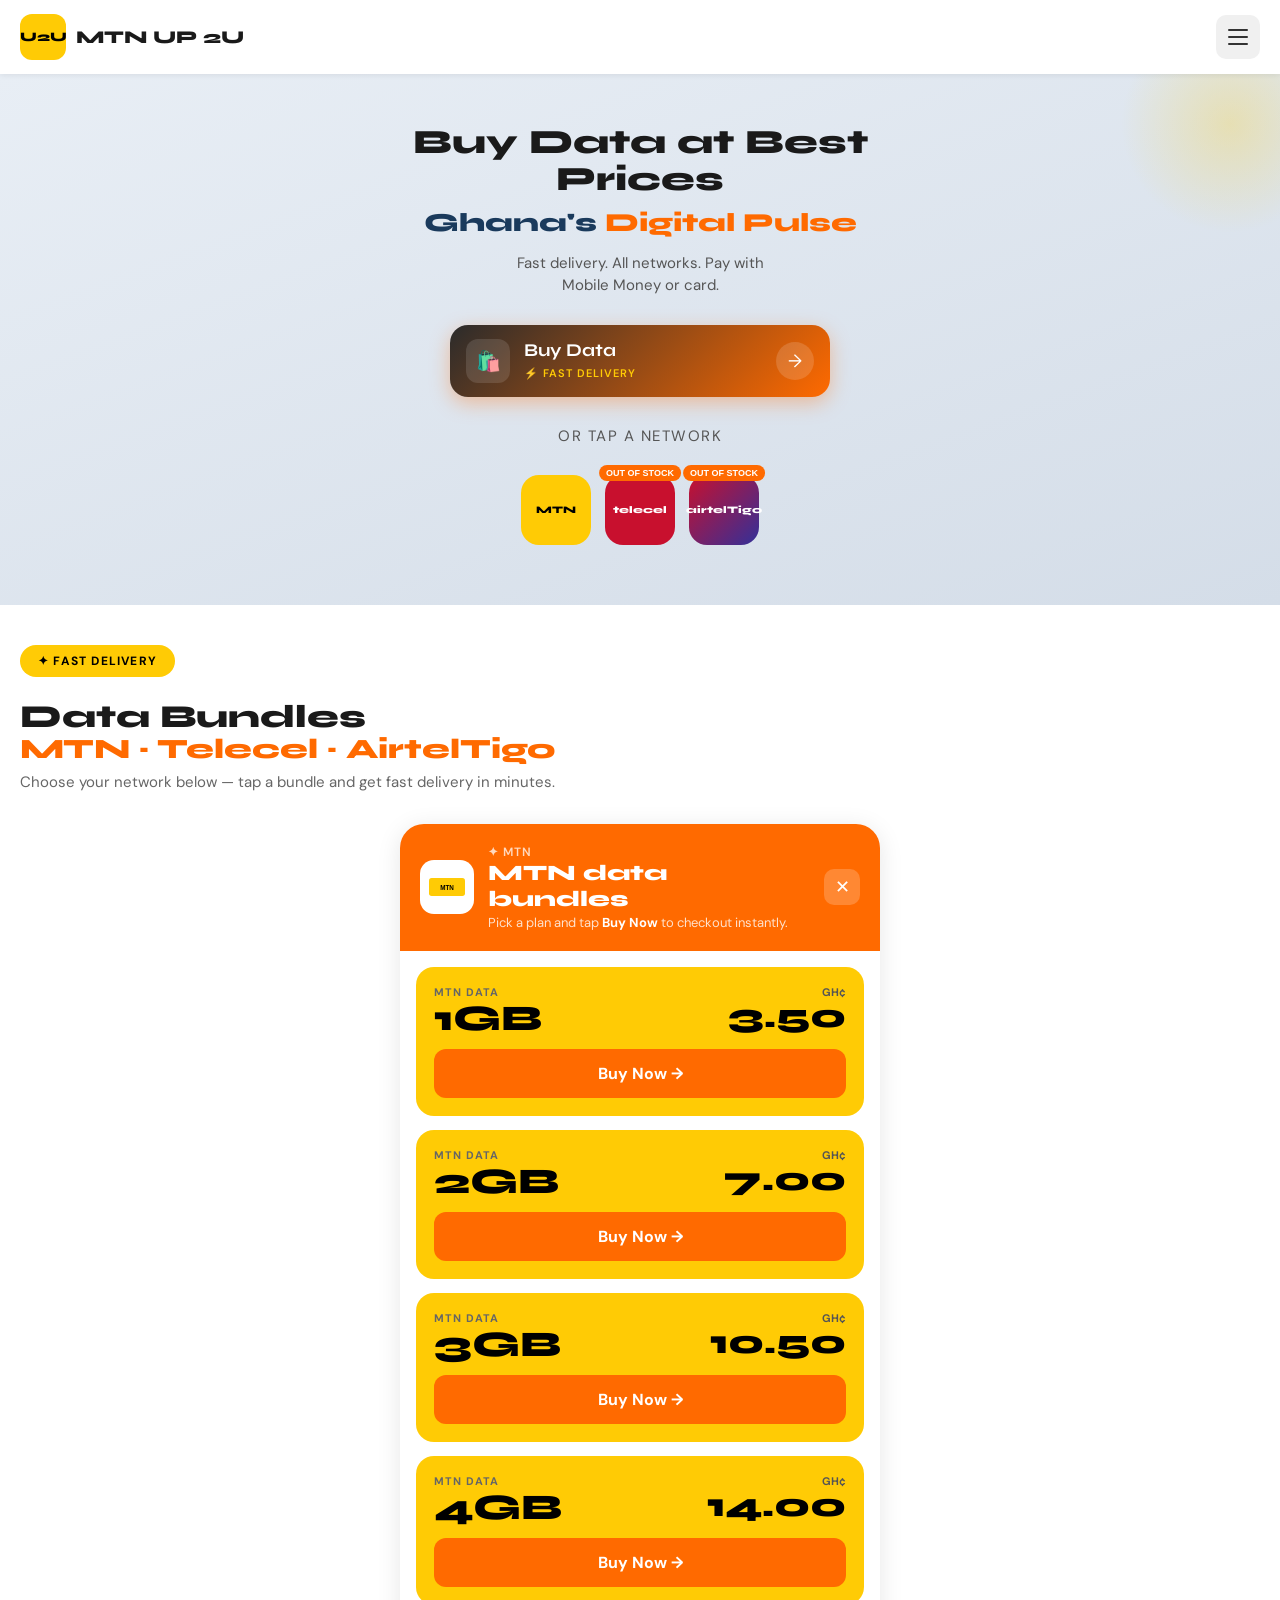
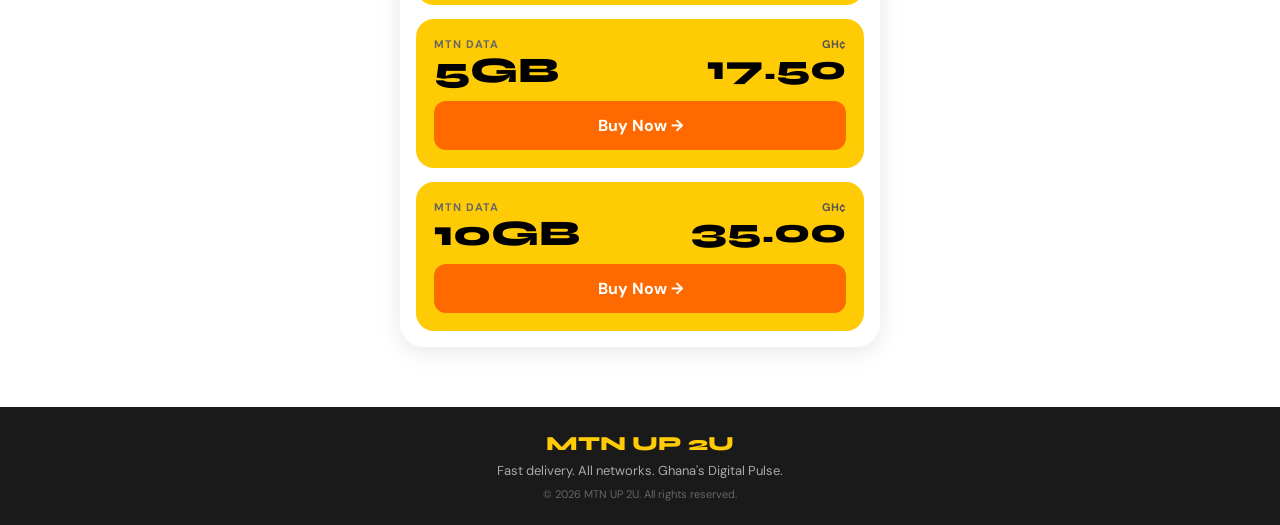
==== mtn-up2u.html @ 23f92ad1 "Add files via upload" ====
<!DOCTYPE html>
<html lang="en">
<head>
<meta charset="UTF-8">
<meta name="viewport" content="width=device-width, initial-scale=1.0">
<title>MTN UP 2U</title>
<link href="https://fonts.googleapis.com/css2?family=Syne:wght@700;800&family=DM+Sans:wght@400;500;600&display=swap" rel="stylesheet">
<script src="https://js.paystack.co/v1/inline.js"></script>
<style>
  :root { --yellow:#FFCB05; --orange:#FF6A00; --dark:#1A1A1A; --bg:#F5F5F5; }
  *{margin:0;padding:0;box-sizing:border-box}
  body{font-family:'DM Sans',sans-serif;background:var(--bg);color:var(--dark);overflow-x:hidden}
  nav{display:flex;align-items:center;justify-content:space-between;padding:14px 20px;background:#fff;box-shadow:0 1px 6px rgba(0,0,0,.08);position:sticky;top:0;z-index:100}
  .logo-wrap{display:flex;align-items:center;gap:10px}
  .logo-icon{width:46px;height:46px;background:var(--yellow);border-radius:12px;display:flex;align-items:center;justify-content:center;font-family:'Syne',sans-serif;font-weight:800;font-size:13px;color:#000}
  .logo-name{font-family:'Syne',sans-serif;font-weight:800;font-size:18px}
  .hamburger{width:44px;height:44px;background:#f0f0f0;border:none;border-radius:10px;display:flex;flex-direction:column;align-items:center;justify-content:center;gap:5px;cursor:pointer}
  .hamburger span{display:block;width:20px;height:2px;background:#333;border-radius:2px}
  .hero{background:linear-gradient(160deg,#e8eef5,#d4dde8);padding:50px 24px 60px;text-align:center;position:relative;overflow:hidden}
  .hero::before{content:'';position:absolute;top:-60px;right:-60px;width:220px;height:220px;background:radial-gradient(circle,rgba(255,203,5,.25),transparent 70%);border-radius:50%}
  .hero h1{font-family:'Syne',sans-serif;font-weight:800;font-size:34px;line-height:1.1;margin-bottom:8px}
  .tagline{font-family:'Syne',sans-serif;font-size:26px;font-weight:800;color:#1a3a5c}
  .tagline span{color:var(--orange)}
  .hero p{font-size:15px;color:#555;margin:14px 0 28px;line-height:1.5}
  .buy-btn{display:flex;align-items:center;justify-content:space-between;background:linear-gradient(135deg,#2b2b2b,var(--orange));border-radius:18px;padding:14px 16px;max-width:380px;margin:0 auto 28px;text-decoration:none;transition:transform .15s,box-shadow .15s;box-shadow:0 6px 20px rgba(255,106,0,.35)}
  .buy-btn:hover{transform:translateY(-2px);box-shadow:0 10px 28px rgba(255,106,0,.45)}
  .buy-btn-icon{width:44px;height:44px;background:rgba(255,255,255,.12);border-radius:12px;display:flex;align-items:center;justify-content:center;font-size:20px}
  .buy-btn-text{flex:1;padding:0 14px;text-align:left}
  .buy-btn-text strong{display:block;color:#fff;font-size:18px;font-family:'Syne',sans-serif}
  .buy-btn-text small{color:var(--yellow);font-size:11px;font-weight:600;letter-spacing:1px}
  .buy-btn-arrow{width:38px;height:38px;background:rgba(255,255,255,.15);border-radius:50%;display:flex;align-items:center;justify-content:center;color:#fff;font-size:18px}
  .or-tap{color:#999;font-size:12px;letter-spacing:1.5px;text-transform:uppercase;margin-bottom:16px}
  .networks{display:flex;justify-content:center;gap:14px}
  .net-btn{width:70px;height:70px;border-radius:18px;display:flex;align-items:center;justify-content:center;cursor:pointer;position:relative;border:none;transition:transform .15s}
  .net-btn:hover{transform:scale(1.06)}
  .net-mtn{background:var(--yellow)}
  .net-telecel{background:#C8102E}
  .net-airtel{background:linear-gradient(135deg,#C8102E,#333099)}
  .oos{position:absolute;top:-10px;left:50%;transform:translateX(-50%);background:var(--orange);color:#fff;font-size:9px;font-weight:700;padding:3px 7px;border-radius:20px;white-space:nowrap}
  .net-txt{font-family:'Syne',sans-serif;font-weight:800;font-size:10px;color:#fff;text-align:center}
  .net-mtn .net-txt{color:#000}
  .bundles{background:#fff;padding:40px 20px 60px}
  .fast-tag{display:inline-flex;align-items:center;gap:6px;background:var(--yellow);color:#000;font-size:12px;font-weight:700;letter-spacing:1.2px;padding:8px 18px;border-radius:30px;margin-bottom:22px}
  .bundles h2{font-family:'Syne',sans-serif;font-weight:800;font-size:32px;line-height:1.1;margin-bottom:6px}
  .bundles h2 .nets{color:var(--orange);display:block;font-size:28px}
  .bundles .sub{font-size:15px;color:#666;margin-bottom:30px;line-height:1.5}
  .bmodal{background:#fff;border-radius:24px;overflow:hidden;box-shadow:0 4px 24px rgba(0,0,0,.1);max-width:480px;margin:0 auto}
  .mhdr{background:var(--orange);padding:20px;display:flex;align-items:center;gap:14px}
  .micon{width:54px;height:54px;background:#fff;border-radius:14px;display:flex;align-items:center;justify-content:center}
  .micon svg{width:36px}
  .mhdr-txt{flex:1}
  .mhdr-txt .lbl{color:rgba(255,255,255,.75);font-size:12px;font-weight:600;letter-spacing:1px}
  .mhdr-txt h3{color:#fff;font-family:'Syne',sans-serif;font-size:22px;font-weight:800}
  .mhdr-txt p{color:rgba(255,255,255,.8);font-size:13px;margin-top:2px}
  .mhdr-txt p strong{color:#fff}
  .xbtn{width:36px;height:36px;background:rgba(255,255,255,.2);border:none;border-radius:10px;color:#fff;font-size:18px;cursor:pointer;display:flex;align-items:center;justify-content:center}
  .cards{padding:16px;display:flex;flex-direction:column;gap:14px}
  .card{background:var(--yellow);border-radius:18px;padding:18px;display:flex;flex-direction:column;gap:12px;transition:transform .15s}
  .card:hover{transform:scale(1.01)}
  .card-top{display:flex;justify-content:space-between;align-items:flex-start}
  .card-top .lbl{font-size:11px;font-weight:700;letter-spacing:1px;color:#666;text-transform:uppercase}
  .card-top .sz{font-family:'Syne',sans-serif;font-size:36px;font-weight:800;color:#000;line-height:1;margin-top:2px}
  .card-top .pw{text-align:right}
  .card-top .pw .cur{font-size:11px;font-weight:700;color:#555}
  .card-top .pw .amt{font-family:'Syne',sans-serif;font-size:34px;font-weight:800;color:#000;line-height:1}
  .bnbtn{display:flex;align-items:center;justify-content:center;gap:8px;background:var(--orange);color:#fff;border:none;border-radius:12px;padding:14px;font-size:16px;font-weight:700;cursor:pointer;width:100%;transition:background .15s;font-family:'DM Sans',sans-serif}
  .bnbtn:hover{background:#e05500}
  footer{background:var(--dark);color:#aaa;text-align:center;padding:24px 20px;font-size:13px}
  .flogo{font-family:'Syne',sans-serif;font-size:20px;font-weight:800;color:var(--yellow);margin-bottom:6px}

  /* OVERLAYS */
  .overlay{display:none;position:fixed;inset:0;background:rgba(0,0,0,.6);z-index:999;align-items:center;justify-content:center;padding:20px}
  .overlay.on{display:flex}
  .co-box{background:#fff;border-radius:24px;width:100%;max-width:400px;overflow:hidden;box-shadow:0 20px 60px rgba(0,0,0,.3);animation:up .25s ease}
  .co-hdr{background:var(--orange);padding:20px;display:flex;justify-content:space-between;align-items:flex-start}
  .co-hdr .lbl{color:rgba(255,255,255,.75);font-size:11px;letter-spacing:1px;font-weight:700;margin-bottom:4px}
  .co-hdr .ttl{color:#fff;font-family:'Syne',sans-serif;font-size:22px;font-weight:800}
  .co-hdr .prc{color:var(--yellow);font-size:15px;font-weight:700;margin-top:2px}
  .co-hdr button{background:rgba(255,255,255,.2);border:none;border-radius:10px;width:36px;height:36px;color:#fff;font-size:18px;cursor:pointer;flex-shrink:0}
  .co-body{padding:24px;display:flex;flex-direction:column;gap:14px}
  .fld label{font-size:13px;font-weight:600;color:#555;display:block;margin-bottom:6px}
  .fld input{width:100%;padding:13px 16px;border:1.5px solid #e0e0e0;border-radius:12px;font-size:15px;font-family:'DM Sans',sans-serif;outline:none;transition:border .2s}
  .fld input:focus{border-color:var(--orange)}
  .err{display:none;background:#fff0f0;color:#c0392b;border-radius:10px;padding:10px 14px;font-size:13px;font-weight:600}
  .pay-btn{background:var(--orange);color:#fff;border:none;border-radius:14px;padding:16px;font-size:16px;font-weight:700;font-family:'DM Sans',sans-serif;cursor:pointer;width:100%;transition:background .15s}
  .pay-btn:hover{background:#e05500}
  .sec-note{text-align:center;font-size:12px;color:#aaa}
  .ok-box{background:#fff;border-radius:24px;width:100%;max-width:360px;padding:36px 24px;text-align:center;box-shadow:0 20px 60px rgba(0,0,0,.3);animation:up .25s ease}
  .ok-icon{width:72px;height:72px;background:#e8f8e8;border-radius:50%;display:flex;align-items:center;justify-content:center;margin:0 auto 16px;font-size:32px}
  .ok-box h3{font-family:'Syne',sans-serif;font-size:22px;font-weight:800;margin-bottom:8px}
  .ok-box p{color:#555;font-size:14px;line-height:1.5;margin-bottom:24px}
  .ok-box button{background:var(--orange);color:#fff;border:none;border-radius:12px;padding:14px 32px;font-size:15px;font-weight:700;cursor:pointer;font-family:'DM Sans',sans-serif}
  @keyframes up{from{transform:translateY(40px);opacity:0}to{transform:translateY(0);opacity:1}}
</style>
</head>
<body>

<nav>
  <div class="logo-wrap">
    <div class="logo-icon">U2U</div>
    <span class="logo-name">MTN UP 2U</span>
  </div>
  <button class="hamburger"><span></span><span></span><span></span></button>
</nav>

<section class="hero">
  <h1>Buy Data at Best<br>Prices</h1>
  <div class="tagline">Ghana's <span>Digital Pulse</span></div>
  <p>Fast delivery. All networks. Pay with<br>Mobile Money or card.</p>
  <a href="#bundles" class="buy-btn">
    <div class="buy-btn-icon">🛍️</div>
    <div class="buy-btn-text"><strong>Buy Data</strong><small>⚡ FAST DELIVERY</small></div>
    <div class="buy-btn-arrow">→</div>
  </a>
  <p class="or-tap">Or tap a network</p>
  <div class="networks">
    <button class="net-btn net-mtn" onclick="scrollToBundles()"><div class="net-txt">MTN</div></button>
    <button class="net-btn net-telecel"><span class="oos">OUT OF STOCK</span><div class="net-txt">telecel</div></button>
    <button class="net-btn net-airtel"><span class="oos">OUT OF STOCK</span><div class="net-txt">airtelTigo</div></button>
  </div>
</section>

<section class="bundles" id="bundles">
  <div class="fast-tag">✦ FAST DELIVERY</div>
  <h2>Data Bundles<span class="nets">MTN · Telecel · AirtelTigo</span></h2>
  <p class="sub">Choose your network below — tap a bundle and get fast delivery in minutes.</p>
  <div class="bmodal">
    <div class="mhdr">
      <div class="micon">
        <svg viewBox="0 0 80 40" fill="none" xmlns="http://www.w3.org/2000/svg">
          <rect width="80" height="40" rx="6" fill="#FFCB05"/>
          <text x="50%" y="58%" dominant-baseline="middle" text-anchor="middle" font-family="Arial Black,sans-serif" font-size="14" font-weight="900" fill="#000">MTN</text>
        </svg>
      </div>
      <div class="mhdr-txt">
        <div class="lbl">✦ MTN</div>
        <h3>MTN data bundles</h3>
        <p>Pick a plan and tap <strong>Buy Now</strong> to checkout instantly.</p>
      </div>
      <button class="xbtn" id="closeBundlePanel">✕</button>
    </div>
    <div class="cards">
      <div class="card">
        <div class="card-top"><div><div class="lbl">MTN DATA</div><div class="sz">1GB</div></div><div class="pw"><div class="cur">GH¢</div><div class="amt">3.50</div></div></div>
        <button class="bnbtn" onclick="openCheckout('1GB MTN Data',3.50)">Buy Now →</button>
      </div>
      <div class="card">
        <div class="card-top"><div><div class="lbl">MTN DATA</div><div class="sz">2GB</div></div><div class="pw"><div class="cur">GH¢</div><div class="amt">7.00</div></div></div>
        <button class="bnbtn" onclick="openCheckout('2GB MTN Data',7.00)">Buy Now →</button>
      </div>
      <div class="card">
        <div class="card-top"><div><div class="lbl">MTN DATA</div><div class="sz">3GB</div></div><div class="pw"><div class="cur">GH¢</div><div class="amt">10.50</div></div></div>
        <button class="bnbtn" onclick="openCheckout('3GB MTN Data',10.50)">Buy Now →</button>
      </div>
      <div class="card">
        <div class="card-top"><div><div class="lbl">MTN DATA</div><div class="sz">4GB</div></div><div class="pw"><div class="cur">GH¢</div><div class="amt">14.00</div></div></div>
        <button class="bnbtn" onclick="openCheckout('4GB MTN Data',14.00)">Buy Now →</button>
      </div>
      <div class="card">
        <div class="card-top"><div><div class="lbl">MTN DATA</div><div class="sz">5GB</div></div><div class="pw"><div class="cur">GH¢</div><div class="amt">17.50</div></div></div>
        <button class="bnbtn" onclick="openCheckout('5GB MTN Data',17.50)">Buy Now →</button>
      </div>
      <div class="card">
        <div class="card-top"><div><div class="lbl">MTN DATA</div><div class="sz">10GB</div></div><div class="pw"><div class="cur">GH¢</div><div class="amt">35.00</div></div></div>
        <button class="bnbtn" onclick="openCheckout('10GB MTN Data',35.00)">Buy Now →</button>
      </div>
    </div>
  </div>
</section>

<footer>
  <div class="flogo">MTN UP 2U</div>
  <p>Fast delivery. All networks. Ghana's Digital Pulse.</p>
  <p style="margin-top:8px;font-size:11px;color:#666;">© 2026 MTN UP 2U. All rights reserved.</p>
</footer>

<!-- CHECKOUT MODAL -->
<div class="overlay" id="coOverlay">
  <div class="co-box">
    <div class="co-hdr">
      <div>
        <div class="lbl">CHECKOUT</div>
        <div class="ttl" id="coTitle"></div>
        <div class="prc" id="coPrice"></div>
      </div>
      <button onclick="closeCheckout()">✕</button>
    </div>
    <div class="co-body">
      <div class="fld"><label>Full Name</label><input type="text" id="cName" placeholder="e.g. Kofi Mensah"></div>
      <div class="fld"><label>Email Address</label><input type="email" id="cEmail" placeholder="e.g. kofi@email.com"></div>
      <div class="fld"><label>MTN Phone Number (data delivered here)</label><input type="tel" id="cPhone" placeholder="e.g. 0241234567"></div>
      <div class="err" id="errBox"></div>
      <button class="pay-btn" onclick="initiatePaystack()">🔒 Pay GH¢ <span id="payAmt"></span> with Paystack</button>
      <p class="sec-note">Secured by Paystack · MoMo & Card accepted</p>
    </div>
  </div>
</div>

<!-- SUCCESS MODAL -->
<div class="overlay" id="okOverlay">
  <div class="ok-box">
    <div class="ok-icon">✅</div>
    <h3>Payment Successful!</h3>
    <p id="okMsg"></p>
    <button onclick="closeSuccess()">Done</button>
  </div>
</div>

<script>
  const PK = 'pk_live_d093131f6a1823be2cf892e9378027de29ddc7b1';
  let bundle = null;

  function openCheckout(name, price) {
    bundle = {name, price};
    document.getElementById('coTitle').textContent = name;
    document.getElementById('coPrice').textContent = 'GH\u00a2 ' + price.toFixed(2);
    document.getElementById('payAmt').textContent = price.toFixed(2);
    document.getElementById('cName').value = '';
    document.getElementById('cEmail').value = '';
    document.getElementById('cPhone').value = '';
    document.getElementById('errBox').style.display = 'none';
    document.getElementById('coOverlay').classList.add('on');
  }

  function closeCheckout() { document.getElementById('coOverlay').classList.remove('on'); }
  function closeSuccess()  { document.getElementById('okOverlay').classList.remove('on'); }

  function showErr(msg) {
    const el = document.getElementById('errBox');
    el.textContent = msg; el.style.display = 'block';
  }

  function initiatePaystack() {
    const name  = document.getElementById('cName').value.trim();
    const email = document.getElementById('cEmail').value.trim();
    const phone = document.getElementById('cPhone').value.trim();
    if (!name)                         return showErr('Please enter your full name.');
    if (!email || !email.includes('@')) return showErr('Please enter a valid email address.');
    if (!phone || phone.length < 10)   return showErr('Please enter a valid MTN phone number.');
    document.getElementById('errBox').style.display = 'none';

    const handler = PaystackPop.setup({
      key: PK,
      email: email,
      amount: Math.round(bundle.price * 100),
      currency: 'GHS',
      ref: 'UP2U_' + Date.now(),
      metadata: {
        custom_fields: [
          {display_name:'Customer Name', variable_name:'name',   value: name},
          {display_name:'Phone Number',  variable_name:'phone',  value: phone},
          {display_name:'Bundle',        variable_name:'bundle', value: bundle.name}
        ]
      },
      callback: function(res) {
        closeCheckout();
        document.getElementById('okMsg').textContent =
          bundle.name + ' queued for delivery to ' + phone + '. Ref: ' + res.reference;
        document.getElementById('okOverlay').classList.add('on');
      },
      onClose: function() {}
    });
    handler.openIframe();
  }

  function scrollToBundles() {
    document.getElementById('bundles').scrollIntoView({behavior:'smooth'});
  }

  document.getElementById('closeBundlePanel').addEventListener('click', function() {
    this.closest('.bmodal').style.display = 'none';
  });

  document.getElementById('coOverlay').addEventListener('click', function(e) { if(e.target===this) closeCheckout(); });
  document.getElementById('okOverlay').addEventListener('click', function(e) { if(e.target===this) closeSuccess(); });
</script>
</body>
</html>
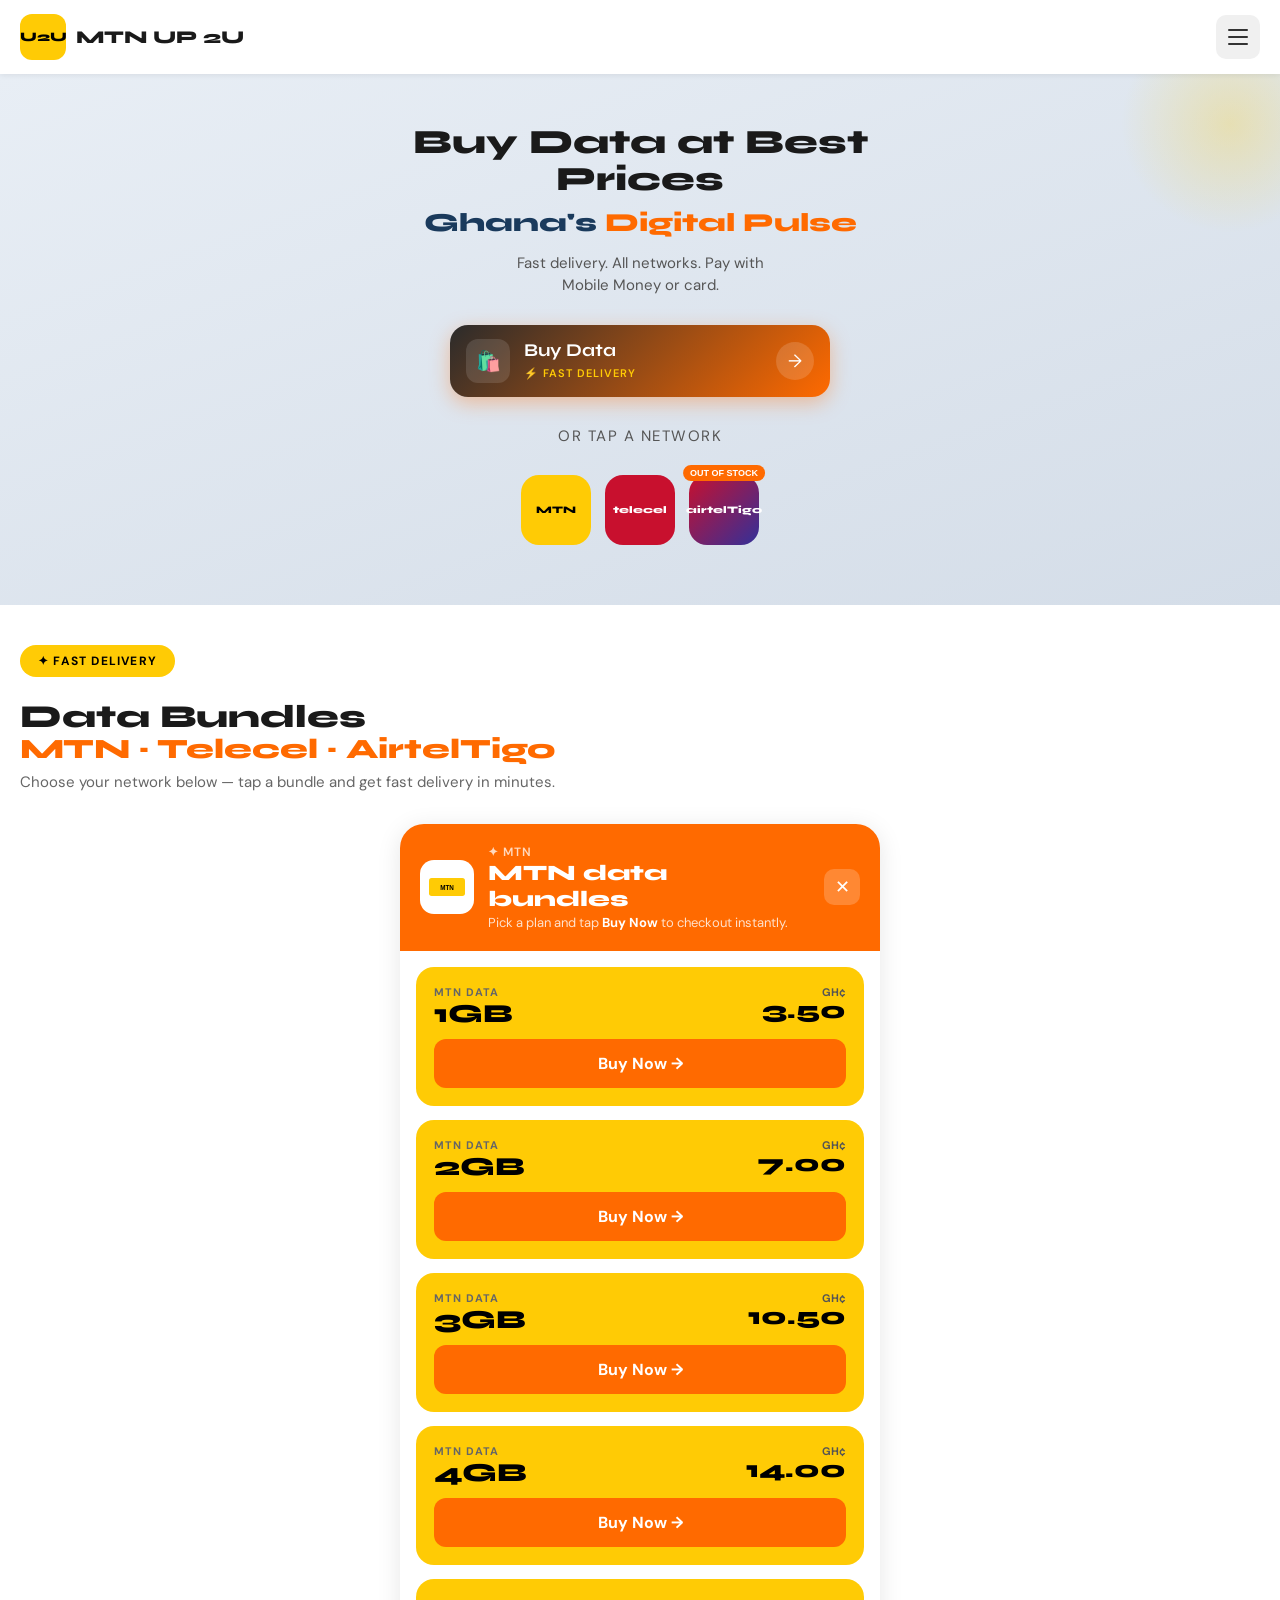
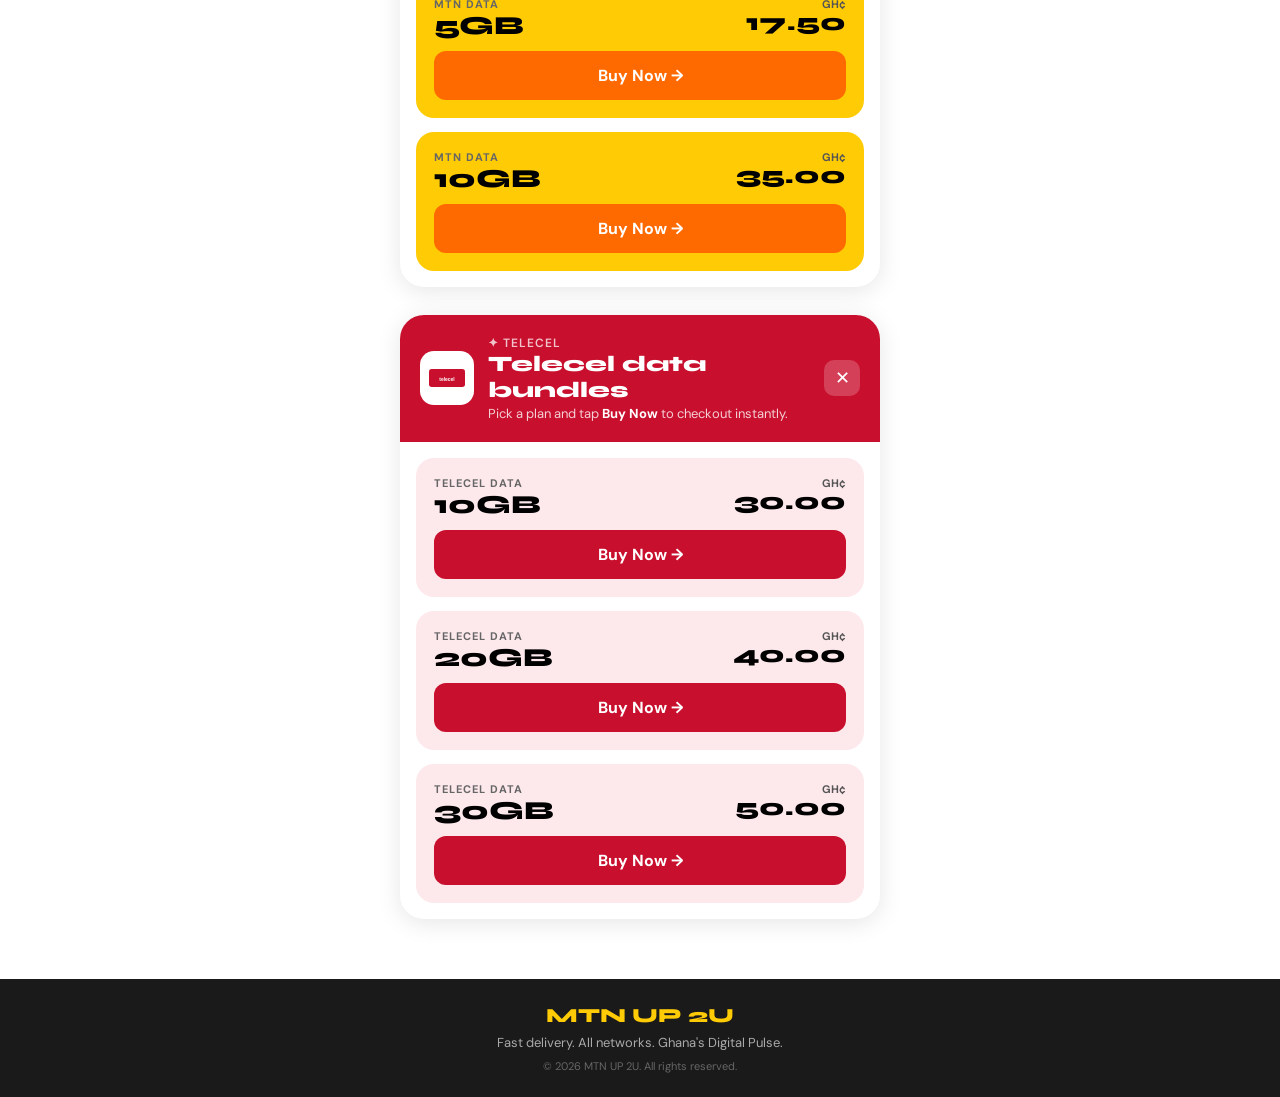
==== commit 50948acc: "Add files via upload" ====
--- a/mtn-up2u.html
+++ b/mtn-up2u.html
@@ -7,7 +7,12 @@
 <link href="https://fonts.googleapis.com/css2?family=Syne:wght@700;800&family=DM+Sans:wght@400;500;600&display=swap" rel="stylesheet">
 <script src="https://js.paystack.co/v1/inline.js"></script>
 <style>
-  :root { --yellow:#FFCB05; --orange:#FF6A00; --dark:#1A1A1A; --bg:#F5F5F5; }
+  :root { --yellow:#FFCB05; --orange:#FF6A00; --dark:#1A1A1A; --bg:#F5F5F5; --telecel:#C8102E; }
+  .card.telecel-card{background:#fde8ec}
+  .card.telecel-card .bnbtn{background:var(--telecel)}
+  .card.telecel-card .bnbtn:hover{background:#a00d25}
+  .mhdr.telecel-hdr{background:var(--telecel)}
+  .bmodal+.bmodal{margin-top:28px}
   *{margin:0;padding:0;box-sizing:border-box}
   body{font-family:'DM Sans',sans-serif;background:var(--bg);color:var(--dark);overflow-x:hidden}
   nav{display:flex;align-items:center;justify-content:space-between;padding:14px 20px;background:#fff;box-shadow:0 1px 6px rgba(0,0,0,.08);position:sticky;top:0;z-index:100}
@@ -59,10 +64,10 @@
   .card:hover{transform:scale(1.01)}
   .card-top{display:flex;justify-content:space-between;align-items:flex-start}
   .card-top .lbl{font-size:11px;font-weight:700;letter-spacing:1px;color:#666;text-transform:uppercase}
-  .card-top .sz{font-family:'Syne',sans-serif;font-size:36px;font-weight:800;color:#000;line-height:1;margin-top:2px}
+  .card-top .sz{font-family:'Syne',sans-serif;font-size:26px;font-weight:800;color:#000;line-height:1;margin-top:2px}
   .card-top .pw{text-align:right}
   .card-top .pw .cur{font-size:11px;font-weight:700;color:#555}
-  .card-top .pw .amt{font-family:'Syne',sans-serif;font-size:34px;font-weight:800;color:#000;line-height:1}
+  .card-top .pw .amt{font-family:'Syne',sans-serif;font-size:24px;font-weight:800;color:#000;line-height:1}
   .bnbtn{display:flex;align-items:center;justify-content:center;gap:8px;background:var(--orange);color:#fff;border:none;border-radius:12px;padding:14px;font-size:16px;font-weight:700;cursor:pointer;width:100%;transition:background .15s;font-family:'DM Sans',sans-serif}
   .bnbtn:hover{background:#e05500}
   footer{background:var(--dark);color:#aaa;text-align:center;padding:24px 20px;font-size:13px}
@@ -115,7 +120,7 @@
   <p class="or-tap">Or tap a network</p>
   <div class="networks">
     <button class="net-btn net-mtn" onclick="scrollToBundles()"><div class="net-txt">MTN</div></button>
-    <button class="net-btn net-telecel"><span class="oos">OUT OF STOCK</span><div class="net-txt">telecel</div></button>
+    <button class="net-btn net-telecel" onclick="scrollToTelecel()"><div class="net-txt">telecel</div></button>
     <button class="net-btn net-airtel"><span class="oos">OUT OF STOCK</span><div class="net-txt">airtelTigo</div></button>
   </div>
 </section>
@@ -166,6 +171,38 @@
       </div>
     </div>
   </div>
+
+  <!-- TELECEL BUNDLES -->
+  <div class="bmodal" id="telecelPanel" style="margin-top:28px">
+    <div class="mhdr telecel-hdr">
+      <div class="micon">
+        <svg viewBox="0 0 80 40" fill="none" xmlns="http://www.w3.org/2000/svg">
+          <rect width="80" height="40" rx="6" fill="#C8102E"/>
+          <text x="50%" y="58%" dominant-baseline="middle" text-anchor="middle" font-family="Arial Black,sans-serif" font-size="11" font-weight="900" fill="#fff">telecel</text>
+        </svg>
+      </div>
+      <div class="mhdr-txt">
+        <div class="lbl">✦ TELECEL</div>
+        <h3>Telecel data bundles</h3>
+        <p>Pick a plan and tap <strong>Buy Now</strong> to checkout instantly.</p>
+      </div>
+      <button class="xbtn" id="closeTelecelPanel">✕</button>
+    </div>
+    <div class="cards">
+      <div class="card telecel-card">
+        <div class="card-top"><div><div class="lbl">TELECEL DATA</div><div class="sz">10GB</div></div><div class="pw"><div class="cur">GH¢</div><div class="amt">30.00</div></div></div>
+        <button class="bnbtn" onclick="openCheckout('10GB Telecel Data',30.00,'Telecel')">Buy Now →</button>
+      </div>
+      <div class="card telecel-card">
+        <div class="card-top"><div><div class="lbl">TELECEL DATA</div><div class="sz">20GB</div></div><div class="pw"><div class="cur">GH¢</div><div class="amt">40.00</div></div></div>
+        <button class="bnbtn" onclick="openCheckout('20GB Telecel Data',40.00,'Telecel')">Buy Now →</button>
+      </div>
+      <div class="card telecel-card">
+        <div class="card-top"><div><div class="lbl">TELECEL DATA</div><div class="sz">30GB</div></div><div class="pw"><div class="cur">GH¢</div><div class="amt">50.00</div></div></div>
+        <button class="bnbtn" onclick="openCheckout('30GB Telecel Data',50.00,'Telecel')">Buy Now →</button>
+      </div>
+    </div>
+  </div>
 </section>
 
 <footer>
@@ -188,7 +225,7 @@
     <div class="co-body">
       <div class="fld"><label>Full Name</label><input type="text" id="cName" placeholder="e.g. Kofi Mensah"></div>
       <div class="fld"><label>Email Address</label><input type="email" id="cEmail" placeholder="e.g. kofi@email.com"></div>
-      <div class="fld"><label>MTN Phone Number (data delivered here)</label><input type="tel" id="cPhone" placeholder="e.g. 0241234567"></div>
+      <div class="fld"><label id="phoneLabel">Phone Number (data delivered here)</label><input type="tel" id="cPhone" placeholder="e.g. 0241234567"></div>
       <div class="err" id="errBox"></div>
       <button class="pay-btn" onclick="initiatePaystack()">🔒 Pay GH¢ <span id="payAmt"></span> with Paystack</button>
       <p class="sec-note">Secured by Paystack · MoMo & Card accepted</p>
@@ -210,14 +247,16 @@
   const PK = 'pk_live_d093131f6a1823be2cf892e9378027de29ddc7b1';
   let bundle = null;
 
-  function openCheckout(name, price) {
-    bundle = {name, price};
+  function openCheckout(name, price, network) {
+    network = network || 'MTN';
+    bundle = {name, price, network};
     document.getElementById('coTitle').textContent = name;
     document.getElementById('coPrice').textContent = 'GH\u00a2 ' + price.toFixed(2);
     document.getElementById('payAmt').textContent = price.toFixed(2);
     document.getElementById('cName').value = '';
     document.getElementById('cEmail').value = '';
     document.getElementById('cPhone').value = '';
+    document.getElementById('phoneLabel').textContent = network + ' Phone Number (data delivered here)';
     document.getElementById('errBox').style.display = 'none';
     document.getElementById('coOverlay').classList.add('on');
   }
@@ -267,7 +306,15 @@
     document.getElementById('bundles').scrollIntoView({behavior:'smooth'});
   }
 
+  function scrollToTelecel() {
+    document.getElementById('telecelPanel').scrollIntoView({behavior:'smooth'});
+  }
+
   document.getElementById('closeBundlePanel').addEventListener('click', function() {
+    this.closest('.bmodal').style.display = 'none';
+  });
+
+  document.getElementById('closeTelecelPanel').addEventListener('click', function() {
     this.closest('.bmodal').style.display = 'none';
   });
 
